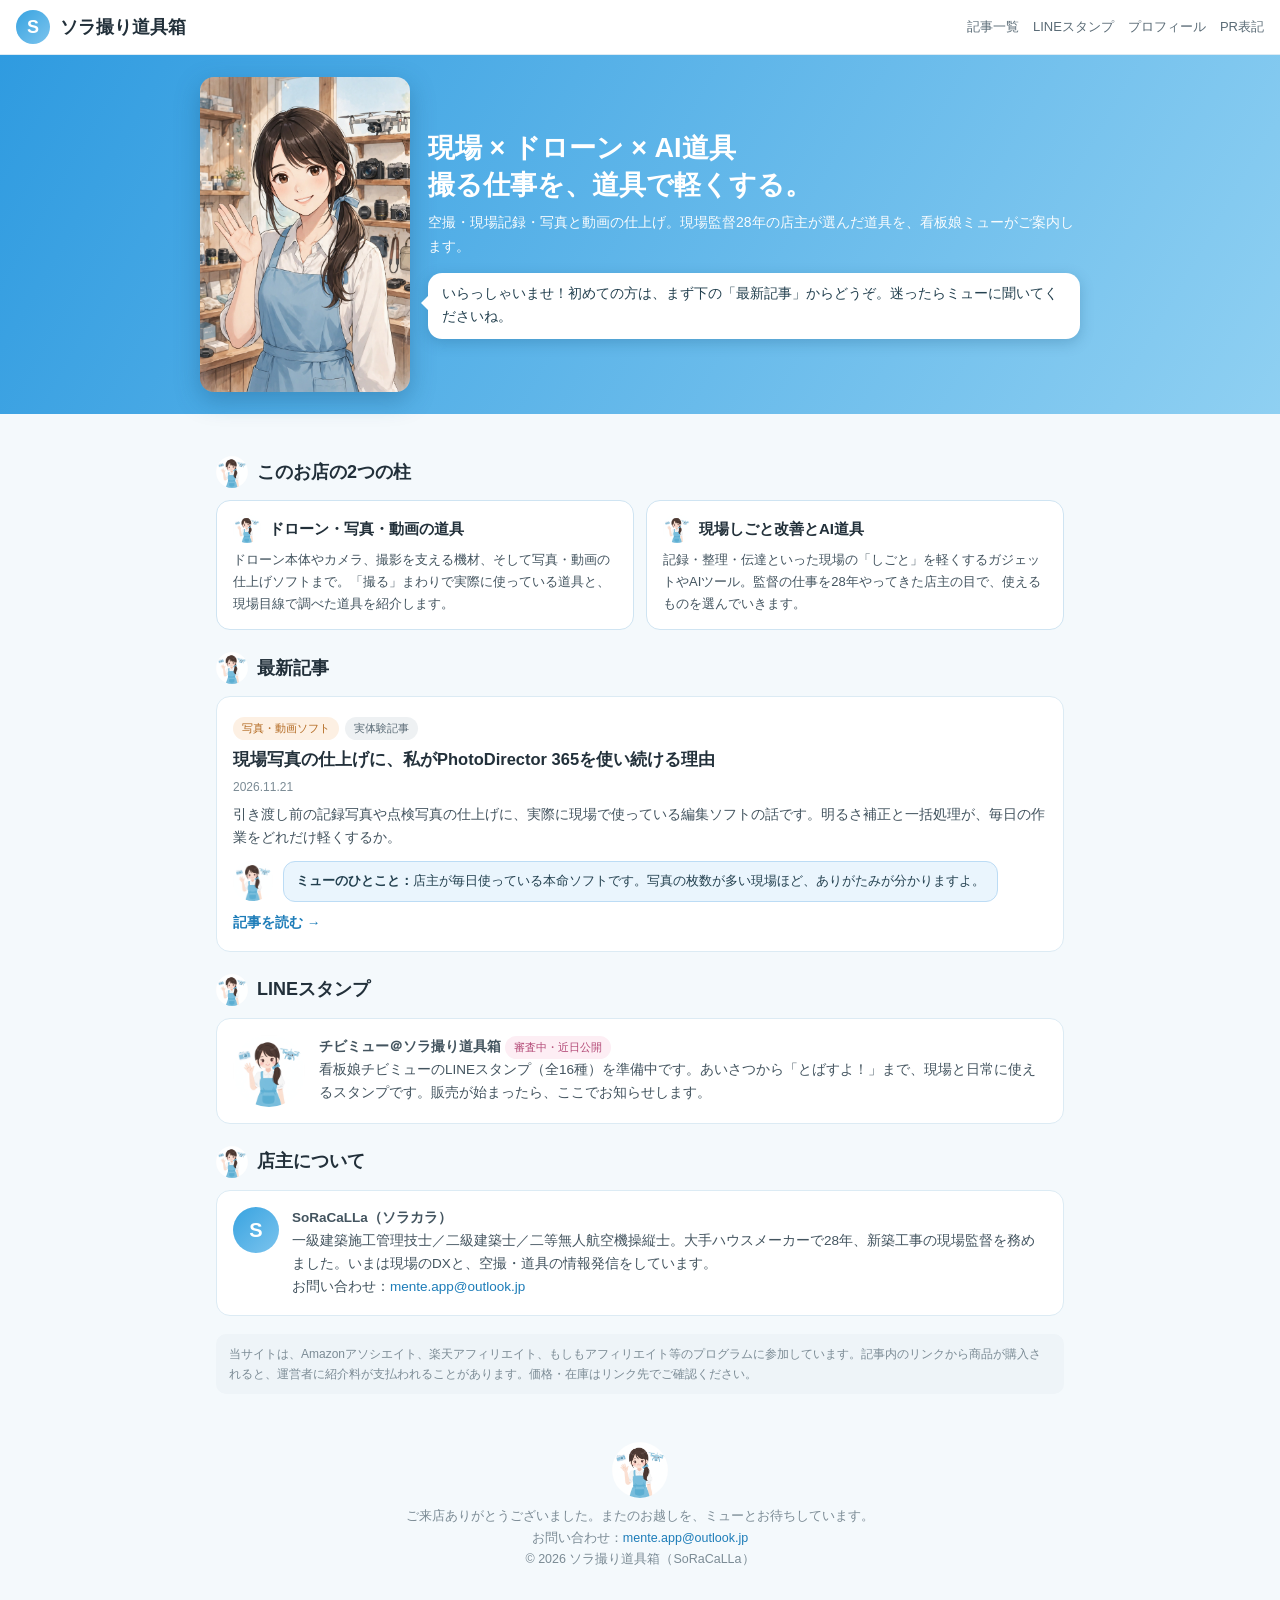
==== index.html @ a8b80a61 "Add files via upload" ====
<!DOCTYPE html>
<html lang="ja">
<head>
<meta charset="UTF-8">
<meta name="viewport" content="width=device-width, initial-scale=1.0">
<title>ソラ撮り道具箱｜現場×ドローン×AI道具</title>
<meta name="description" content="空撮・現場記録・写真と動画の仕上げ。現場監督28年の店主SoRaCaLLaが実際に使っている道具と、現場目線で調べた道具を紹介するお店です。">
<meta property="og:type" content="website">
<meta property="og:site_name" content="ソラ撮り道具箱">
<meta property="og:title" content="ソラ撮り道具箱｜現場×ドローン×AI道具">
<meta property="og:description" content="空撮・現場記録・写真と動画の仕上げ。現場監督28年の店主が選んだ道具を、看板娘ミューがご案内します。">
<meta property="og:url" content="https://soradoribako.com/">
<meta property="og:image" content="https://soradoribako.com/assets/hero_muse.webp">
<link rel="stylesheet" href="assets/style.css">
</head>
<body>

<header class="site-header">
<div class="logo-mark">S</div>
<div class="site-name"><a href="./">ソラ撮り道具箱</a></div>
<nav class="site-nav"><a href="#articles">記事一覧</a><a href="#stamps">LINEスタンプ</a><a href="#profile">プロフィール</a><a href="#pr">PR表記</a></nav>
</header>

<section class="hero">
<div class="hero-inner">
<img class="hero-img" src="assets/hero_muse.webp" alt="看板娘ミュー">
<div class="hero-text">
<h1>現場 × ドローン × AI道具<br>撮る仕事を、道具で軽くする。</h1>
<p>空撮・現場記録・写真と動画の仕上げ。現場監督28年の店主が選んだ道具を、看板娘ミューがご案内します。</p>
<div class="bubble">いらっしゃいませ！初めての方は、まず下の「最新記事」からどうぞ。迷ったらミューに聞いてくださいね。</div>
</div>
</div>
</section>

<main class="wrap">

<h2 class="sec"><img src="assets/mascot_muse.webp" alt="">このお店の2つの柱</h2>
<div class="pillars">
<div class="pillar">
<div class="pillar-head"><img src="assets/mascot_muse.webp" alt="">ドローン・写真・動画の道具</div>
<p>ドローン本体やカメラ、撮影を支える機材、そして写真・動画の仕上げソフトまで。「撮る」まわりで実際に使っている道具と、現場目線で調べた道具を紹介します。</p>
</div>
<div class="pillar">
<div class="pillar-head"><img src="assets/mascot_muse.webp" alt="">現場しごと改善とAI道具</div>
<p>記録・整理・伝達といった現場の「しごと」を軽くするガジェットやAIツール。監督の仕事を28年やってきた店主の目で、使えるものを選んでいきます。</p>
</div>
</div>

<h2 class="sec" id="articles"><img src="assets/mascot_muse.webp" alt="">最新記事</h2>

<article class="card">
<span class="chip chip-orange">写真・動画ソフト</span><span class="chip chip-gray">実体験記事</span>
<h3><a href="articles/photodirector-365.html">現場写真の仕上げに、私がPhotoDirector 365を使い続ける理由</a></h3>
<div class="meta">2026.11.21</div>
<p class="desc">引き渡し前の記録写真や点検写真の仕上げに、実際に現場で使っている編集ソフトの話です。明るさ補正と一括処理が、毎日の作業をどれだけ軽くするか。</p>
<div class="muse-talk">
<img src="assets/mascot_muse.webp" alt="ミュー">
<div class="talk"><b>ミューのひとこと：</b>店主が毎日使っている本命ソフトです。写真の枚数が多い現場ほど、ありがたみが分かりますよ。</div>
</div>
<a class="read-more" href="articles/photodirector-365.html">記事を読む →</a>
</article>

<h2 class="sec" id="stamps"><img src="assets/mascot_muse.webp" alt="">LINEスタンプ</h2>
<div class="card stamp-box">
<img src="assets/mascot_muse.webp" alt="チビミュー">
<div>
<p><b>チビミュー＠ソラ撮り道具箱</b> <span class="chip chip-pink">審査中・近日公開</span></p>
<p>看板娘チビミューのLINEスタンプ（全16種）を準備中です。あいさつから「とばすよ！」まで、現場と日常に使えるスタンプです。販売が始まったら、ここでお知らせします。</p>
</div>
</div>

<h2 class="sec" id="profile"><img src="assets/mascot_muse.webp" alt="">店主について</h2>
<div class="card profile">
<div class="avatar">S</div>
<div>
<p><b>SoRaCaLLa（ソラカラ）</b></p>
<p>一級建築施工管理技士／二級建築士／二等無人航空機操縦士。大手ハウスメーカーで28年、新築工事の現場監督を務めました。いまは現場のDXと、空撮・道具の情報発信をしています。</p>
<p>お問い合わせ：<a href="mailto:mente.app@outlook.jp">mente.app@outlook.jp</a></p>
</div>
</div>

<div class="pr-note" id="pr">当サイトは、Amazonアソシエイト、楽天アフィリエイト、もしもアフィリエイト等のプログラムに参加しています。記事内のリンクから商品が購入されると、運営者に紹介料が支払われることがあります。価格・在庫はリンク先でご確認ください。</div>

</main>

<footer>
<img src="assets/mascot_muse.webp" alt="ミュー">
ご来店ありがとうございました。またのお越しを、ミューとお待ちしています。<br>
お問い合わせ：<a href="mailto:mente.app@outlook.jp">mente.app@outlook.jp</a><br>
© 2026 ソラ撮り道具箱（SoRaCaLLa）
</footer>

</body>
</html>
---- assets/style.css ----
* { margin:0; padding:0; box-sizing:border-box; }
body { font-family:"Hiragino Kaku Gothic ProN","Hiragino Sans","Noto Sans JP",sans-serif; background:#f4f9fc; color:#22303a; line-height:1.7; }
a { color:#1c7cb8; text-decoration:none; }
a:hover { text-decoration:underline; }
.site-header { background:#fff; border-bottom:1px solid #dcebf4; padding:10px 16px; display:flex; align-items:center; gap:10px; position:sticky; top:0; z-index:10; }
.logo-mark { width:34px; height:34px; border-radius:50%; background:linear-gradient(135deg,#38a3e0,#7cc4ee); color:#fff; display:flex; align-items:center; justify-content:center; font-weight:700; font-size:18px; flex:none; }
.site-name { font-size:18px; font-weight:700; }
.site-name a { color:#22303a; }
.site-name a:hover { text-decoration:none; }
.site-nav { margin-left:auto; display:flex; gap:14px; font-size:13px; }
.site-nav a { color:#5a6b76; }
.hero { background:linear-gradient(120deg,#2f9be0,#8fd0f2); color:#fff; padding:22px 16px; }
.hero-inner { max-width:880px; margin:0 auto; display:flex; gap:18px; align-items:center; flex-wrap:wrap; }
.hero-img { width:210px; max-width:46vw; border-radius:14px; box-shadow:0 8px 24px rgba(20,80,120,.35); flex:none; }
.hero-text { flex:1; min-width:230px; }
.hero-text h1 { font-size:27px; line-height:1.35; margin-bottom:8px; }
.hero-text p { font-size:14px; opacity:.96; }
.bubble { background:#fff; color:#23404f; border-radius:14px; padding:10px 14px; font-size:13.5px; margin-top:14px; position:relative; box-shadow:0 4px 14px rgba(20,80,120,.25); }
.bubble::before { content:""; position:absolute; left:-7px; top:22px; border:8px solid transparent; border-right-color:#fff; border-left:0; }
.wrap { max-width:880px; margin:0 auto; padding:20px 16px 8px; }
h2.sec { font-size:18px; margin:22px 0 12px; display:flex; align-items:center; gap:9px; }
h2.sec img { width:32px; height:32px; border-radius:50%; object-fit:cover; object-position:top; }
.pillars { display:flex; gap:12px; flex-wrap:wrap; }
.pillar { flex:1; min-width:240px; background:#fff; border:1px solid #cfe4f2; border-radius:14px; padding:14px 16px; }
.pillar-head { display:flex; align-items:center; gap:8px; font-weight:700; font-size:15px; }
.pillar-head img { width:28px; height:28px; border-radius:50%; object-fit:cover; object-position:top; }
.pillar p { font-size:13px; color:#43545f; margin-top:6px; }
.card { background:#fff; border:1px solid #dcebf4; border-radius:14px; padding:16px; margin-bottom:14px; }
.chip { font-size:11px; border-radius:999px; padding:2px 9px; display:inline-block; margin-right:6px; }
.chip-blue { background:#e8f3fc; color:#2277b3; }
.chip-orange { background:#fdf0e3; color:#b36a22; }
.chip-gray { background:#eef1f3; color:#5a6b76; }
.chip-pink { background:#fdeef4; color:#b34a77; }
.card h3 { font-size:16.5px; margin:7px 0 5px; line-height:1.5; }
.card h3 a { color:#22303a; }
.card .meta { font-size:12px; color:#7b8b95; }
.card p.desc { font-size:13.5px; color:#43545f; margin-top:6px; }
.read-more { display:inline-block; margin-top:10px; font-size:13.5px; font-weight:600; }
.muse-talk { display:flex; gap:10px; align-items:flex-start; margin-top:12px; }
.muse-talk img { width:40px; height:40px; border-radius:50%; object-fit:cover; object-position:top; flex:none; }
.muse-talk .talk { background:#eaf5fd; border:1px solid #bcdcf5; border-radius:12px; padding:8px 12px; font-size:13px; color:#23404f; }
.stamp-box { display:flex; gap:14px; align-items:center; }
.stamp-box img { width:72px; height:72px; border-radius:50%; object-fit:cover; object-position:top; flex:none; }
.stamp-box p { font-size:13.5px; color:#43545f; }
.profile { display:flex; gap:13px; align-items:flex-start; }
.profile .avatar { width:46px; height:46px; border-radius:50%; background:linear-gradient(135deg,#38a3e0,#7cc4ee); color:#fff; display:flex; align-items:center; justify-content:center; font-weight:700; font-size:20px; flex:none; }
.profile p { font-size:13.5px; color:#43545f; }
.pr-note { font-size:12px; color:#7b8b95; background:#eef4f8; border-radius:10px; padding:10px 13px; margin:18px 0; }
footer { text-align:center; padding:22px 16px 30px; color:#7b8b95; font-size:12.5px; }
footer img { width:56px; height:56px; border-radius:50%; object-fit:cover; object-position:top; display:block; margin:0 auto 8px; }

/* Article pages */
.article-head { padding:26px 16px 4px; }
.article-head .wrap { padding-top:0; }
.article-title { font-size:24px; line-height:1.45; margin:8px 0 6px; }
.article-body { font-size:15px; }
.article-body h2 { font-size:18px; margin:24px 0 8px; padding-left:10px; border-left:4px solid #38a3e0; line-height:1.4; }
.article-body p { margin:8px 0; }
.article-body ul { margin:8px 0 8px 22px; }
.article-body li { margin:4px 0; }
.pr-box { font-size:12.5px; color:#5a6b76; background:#eef4f8; border:1px solid #dcebf4; border-radius:10px; padding:10px 13px; margin:14px 0 6px; }
.pr-box p { margin:2px 0; }
.kan-tan { border:1px solid #dcebf4; border-radius:14px; padding:14px; display:flex; gap:14px; background:#fff; margin:14px 0; }
.kan-tan .thumb { width:76px; height:76px; flex:none; border-radius:10px; background:linear-gradient(135deg,#4a6fa5,#8fb0d8); color:#fff; display:flex; align-items:center; justify-content:center; font-size:12px; font-weight:700; text-align:center; line-height:1.4; }
.kan-tan .pname { font-size:14.5px; font-weight:600; }
.kan-tan .price { font-size:13px; color:#5a6b76; margin:2px 0 9px; }
.btn { display:block; text-align:center; color:#fff; font-size:13px; border-radius:7px; padding:7px 0; margin-top:6px; }
.btn:hover { text-decoration:none; opacity:.9; }
.btn-rakuten { background:#bf0000; }
.btn-yahoo { background:#ff0033; }
.small-note { font-size:12px; color:#7b8b95; margin:8px 0; }
.back-link { display:inline-block; margin:20px 0 6px; font-size:13.5px; font-weight:600; }
@media (max-width:560px) {
  .hero-text h1 { font-size:22px; }
  .article-title { font-size:20px; }
  .site-nav { display:none; }
}
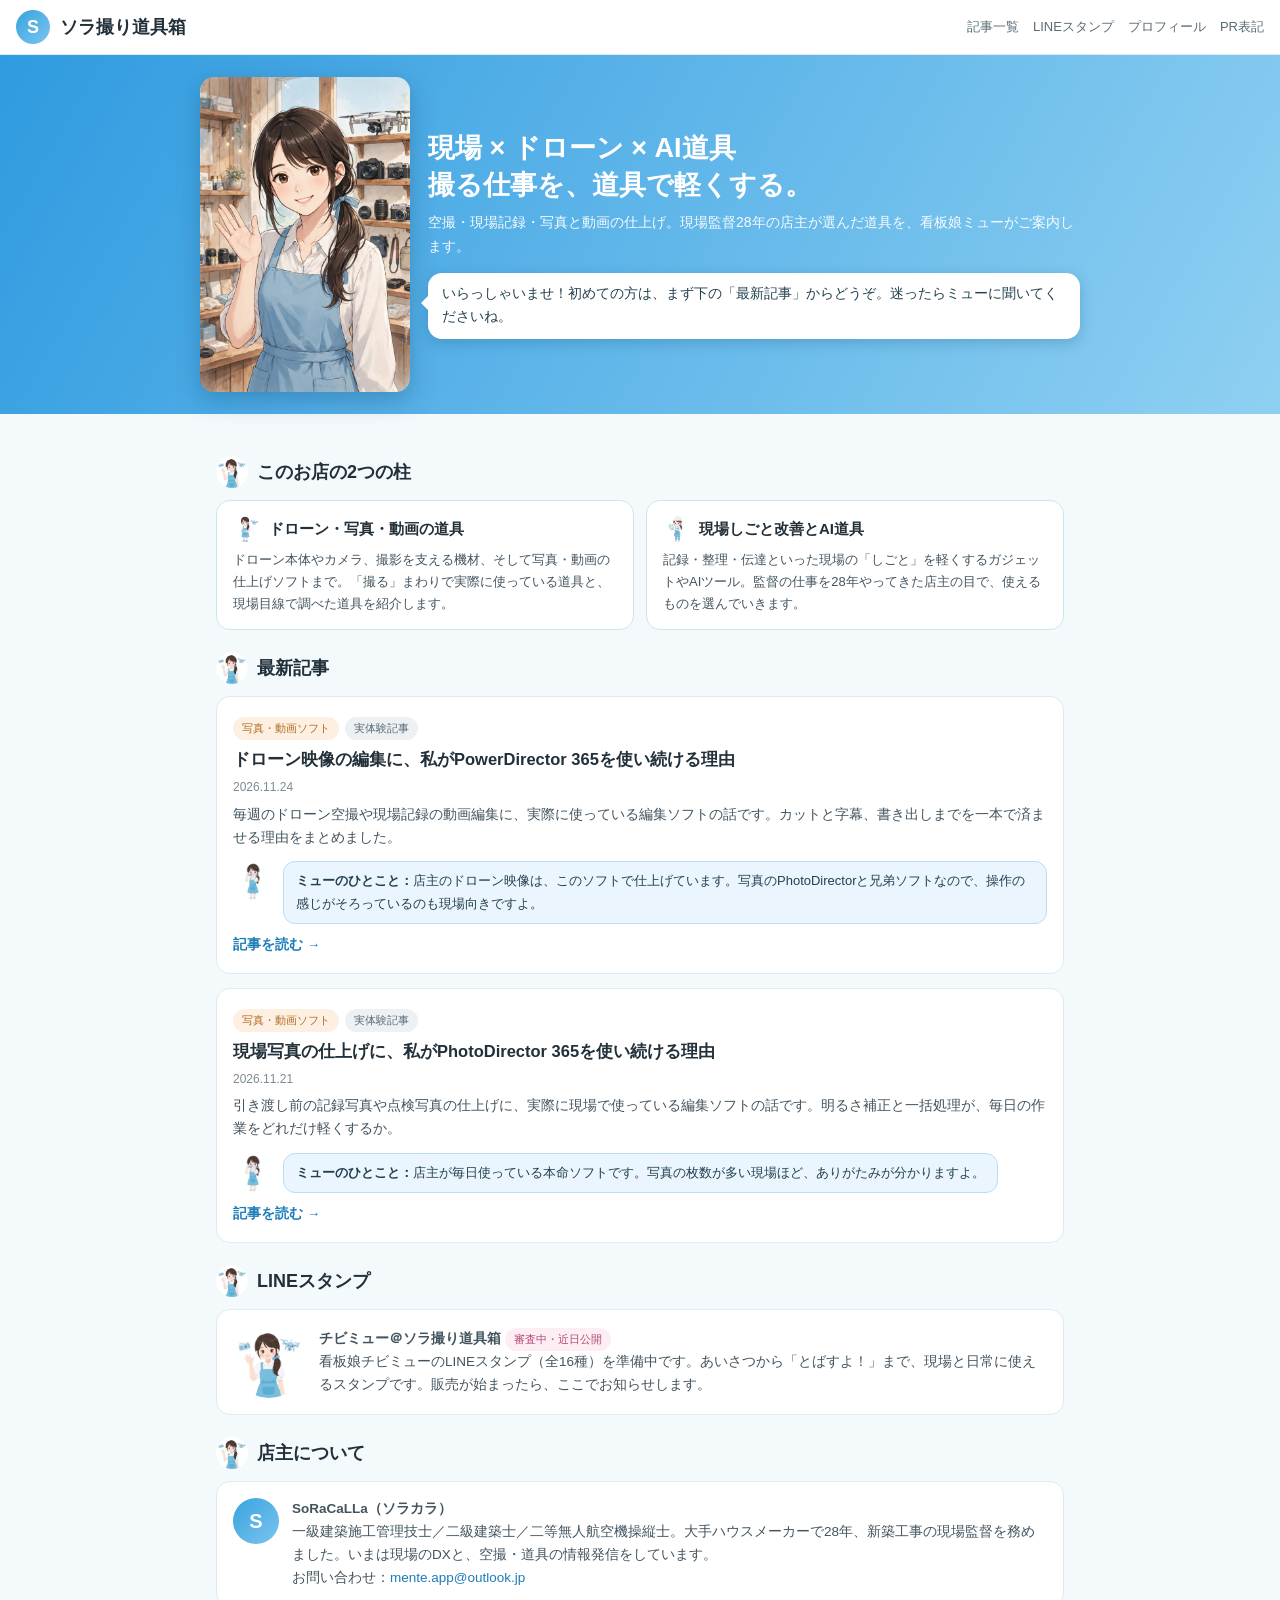
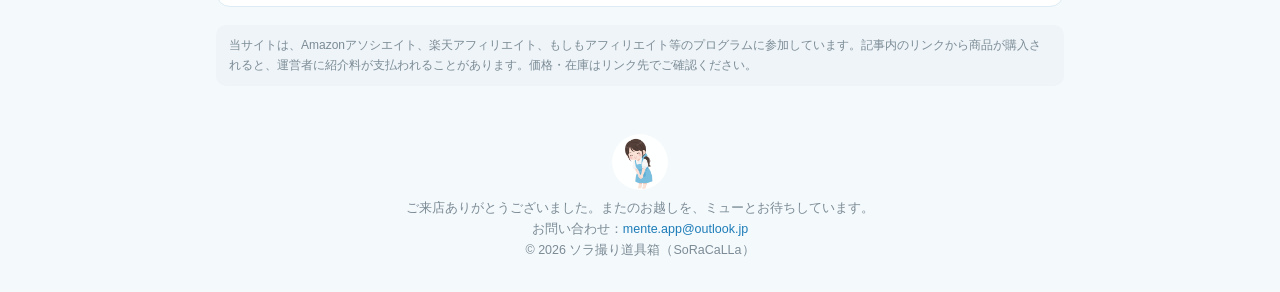
==== commit 2cbae321: "チビミューの配役変更とPowerDirector 365記事を公開" ====
--- a/index.html
+++ b/index.html
@@ -37,11 +37,11 @@
 <h2 class="sec"><img src="assets/mascot_muse.webp" alt="">このお店の2つの柱</h2>
 <div class="pillars">
 <div class="pillar">
-<div class="pillar-head"><img src="assets/mascot_muse.webp" alt="">ドローン・写真・動画の道具</div>
+<div class="pillar-head"><img src="assets/chibi_drone.webp" alt="">ドローン・写真・動画の道具</div>
 <p>ドローン本体やカメラ、撮影を支える機材、そして写真・動画の仕上げソフトまで。「撮る」まわりで実際に使っている道具と、現場目線で調べた道具を紹介します。</p>
 </div>
 <div class="pillar">
-<div class="pillar-head"><img src="assets/mascot_muse.webp" alt="">現場しごと改善とAI道具</div>
+<div class="pillar-head"><img src="assets/chibi_helmet.webp" alt="">現場しごと改善とAI道具</div>
 <p>記録・整理・伝達といった現場の「しごと」を軽くするガジェットやAIツール。監督の仕事を28年やってきた店主の目で、使えるものを選んでいきます。</p>
 </div>
 </div>
@@ -50,11 +50,23 @@
 
 <article class="card">
 <span class="chip chip-orange">写真・動画ソフト</span><span class="chip chip-gray">実体験記事</span>
+<h3><a href="articles/powerdirector-365.html">ドローン映像の編集に、私がPowerDirector 365を使い続ける理由</a></h3>
+<div class="meta">2026.11.24</div>
+<p class="desc">毎週のドローン空撮や現場記録の動画編集に、実際に使っている編集ソフトの話です。カットと字幕、書き出しまでを一本で済ませる理由をまとめました。</p>
+<div class="muse-talk">
+<img src="assets/chibi_camera.webp" alt="ミュー">
+<div class="talk"><b>ミューのひとこと：</b>店主のドローン映像は、このソフトで仕上げています。写真のPhotoDirectorと兄弟ソフトなので、操作の感じがそろっているのも現場向きですよ。</div>
+</div>
+<a class="read-more" href="articles/powerdirector-365.html">記事を読む →</a>
+</article>
+
+<article class="card">
+<span class="chip chip-orange">写真・動画ソフト</span><span class="chip chip-gray">実体験記事</span>
 <h3><a href="articles/photodirector-365.html">現場写真の仕上げに、私がPhotoDirector 365を使い続ける理由</a></h3>
 <div class="meta">2026.11.21</div>
 <p class="desc">引き渡し前の記録写真や点検写真の仕上げに、実際に現場で使っている編集ソフトの話です。明るさ補正と一括処理が、毎日の作業をどれだけ軽くするか。</p>
 <div class="muse-talk">
-<img src="assets/mascot_muse.webp" alt="ミュー">
+<img src="assets/chibi_camera.webp" alt="ミュー">
 <div class="talk"><b>ミューのひとこと：</b>店主が毎日使っている本命ソフトです。写真の枚数が多い現場ほど、ありがたみが分かりますよ。</div>
 </div>
 <a class="read-more" href="articles/photodirector-365.html">記事を読む →</a>
@@ -84,7 +96,7 @@
 </main>
 
 <footer>
-<img src="assets/mascot_muse.webp" alt="ミュー">
+<img src="assets/chibi_thanks.webp" alt="ミュー">
 ご来店ありがとうございました。またのお越しを、ミューとお待ちしています。<br>
 お問い合わせ：<a href="mailto:mente.app@outlook.jp">mente.app@outlook.jp</a><br>
 © 2026 ソラ撮り道具箱（SoRaCaLLa）
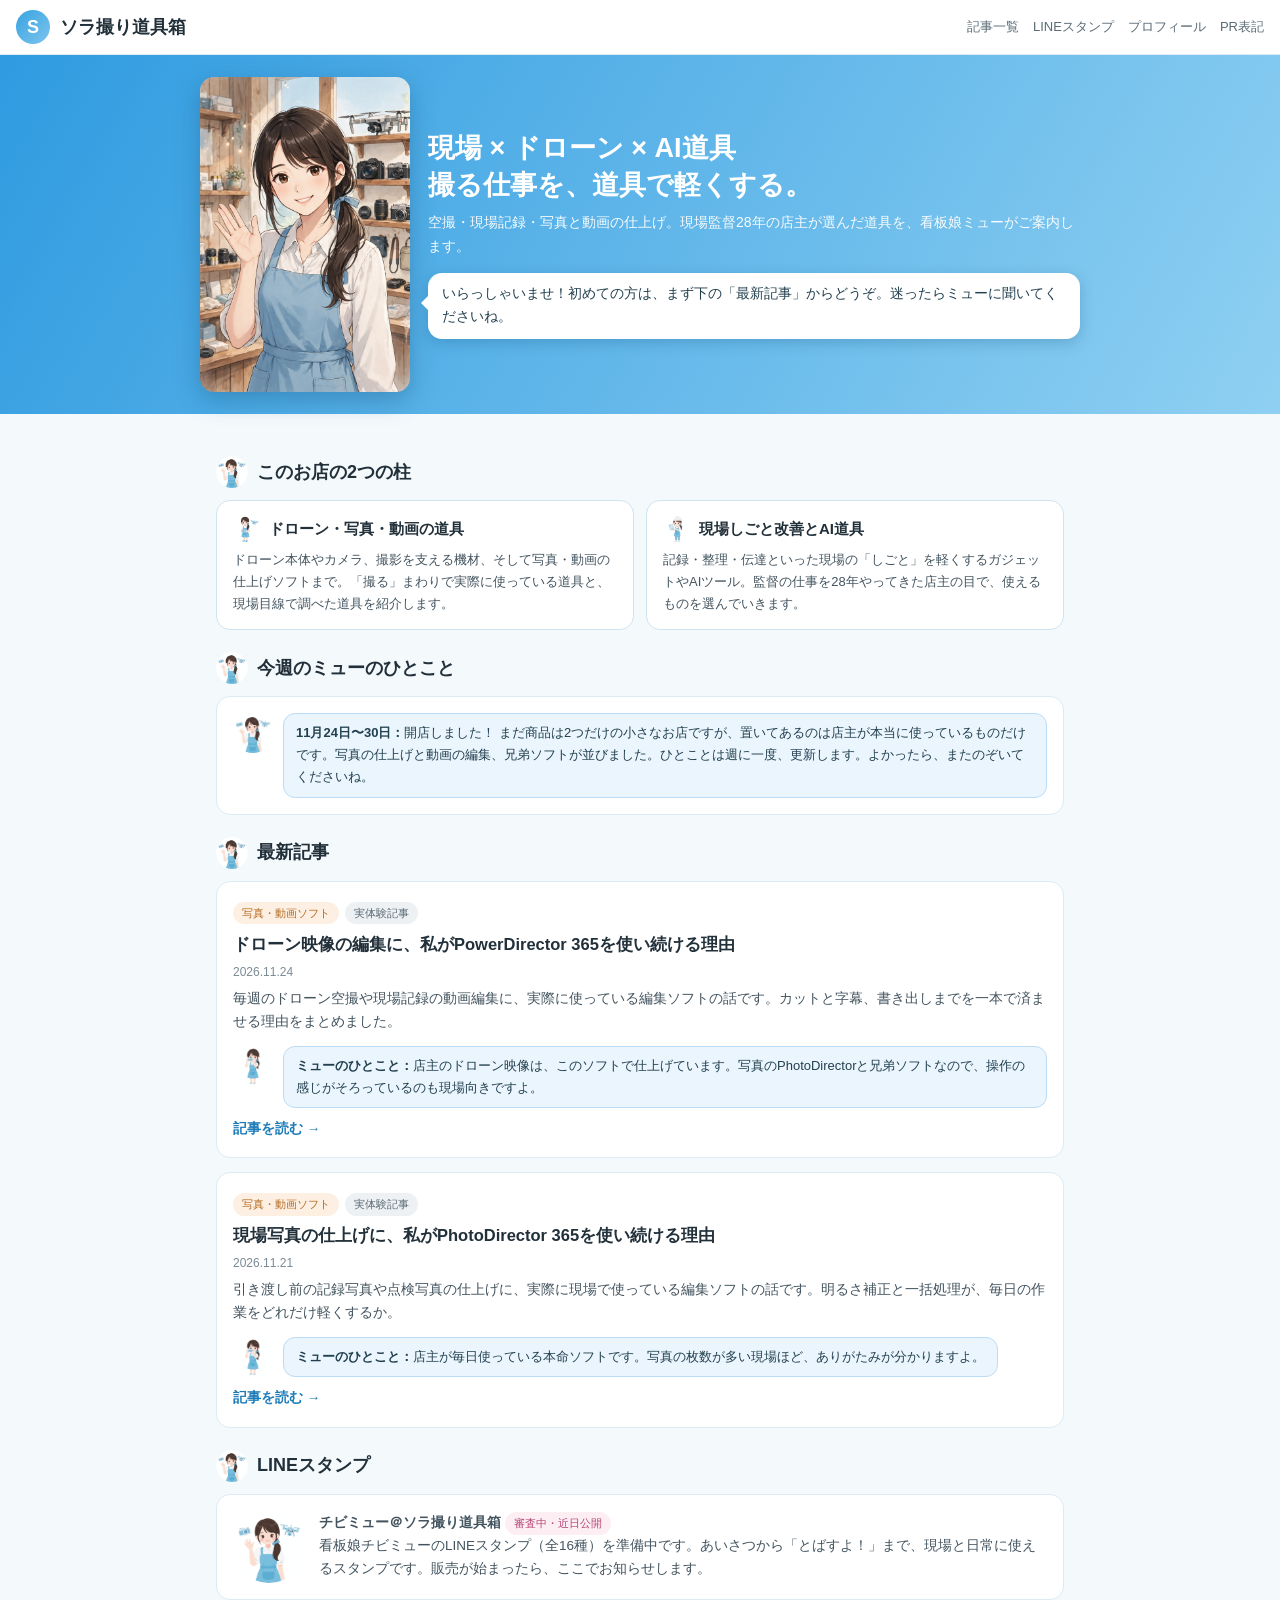
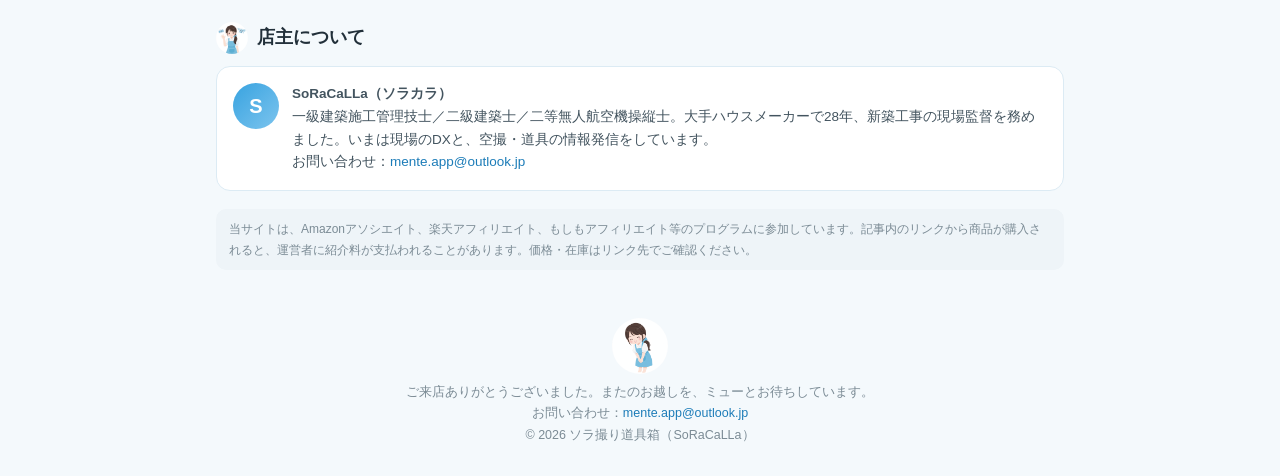
==== commit b45b7768: "今週のミューのひとことコーナーを追加" ====
--- a/index.html
+++ b/index.html
@@ -44,6 +44,12 @@
 <div class="pillar-head"><img src="assets/chibi_helmet.webp" alt="">現場しごと改善とAI道具</div>
 <p>記録・整理・伝達といった現場の「しごと」を軽くするガジェットやAIツール。監督の仕事を28年やってきた店主の目で、使えるものを選んでいきます。</p>
 </div>
+</div>
+
+<h2 class="sec"><img src="assets/mascot_muse.webp" alt="">今週のミューのひとこと</h2>
+<div class="card muse-talk">
+<img src="assets/mascot_muse.webp" alt="ミュー">
+<div class="talk"><b>11月24日〜30日：</b>開店しました！ まだ商品は2つだけの小さなお店ですが、置いてあるのは店主が本当に使っているものだけです。写真の仕上げと動画の編集、兄弟ソフトが並びました。ひとことは週に一度、更新します。よかったら、またのぞいてくださいね。</div>
 </div>
 
 <h2 class="sec" id="articles"><img src="assets/mascot_muse.webp" alt="">最新記事</h2>
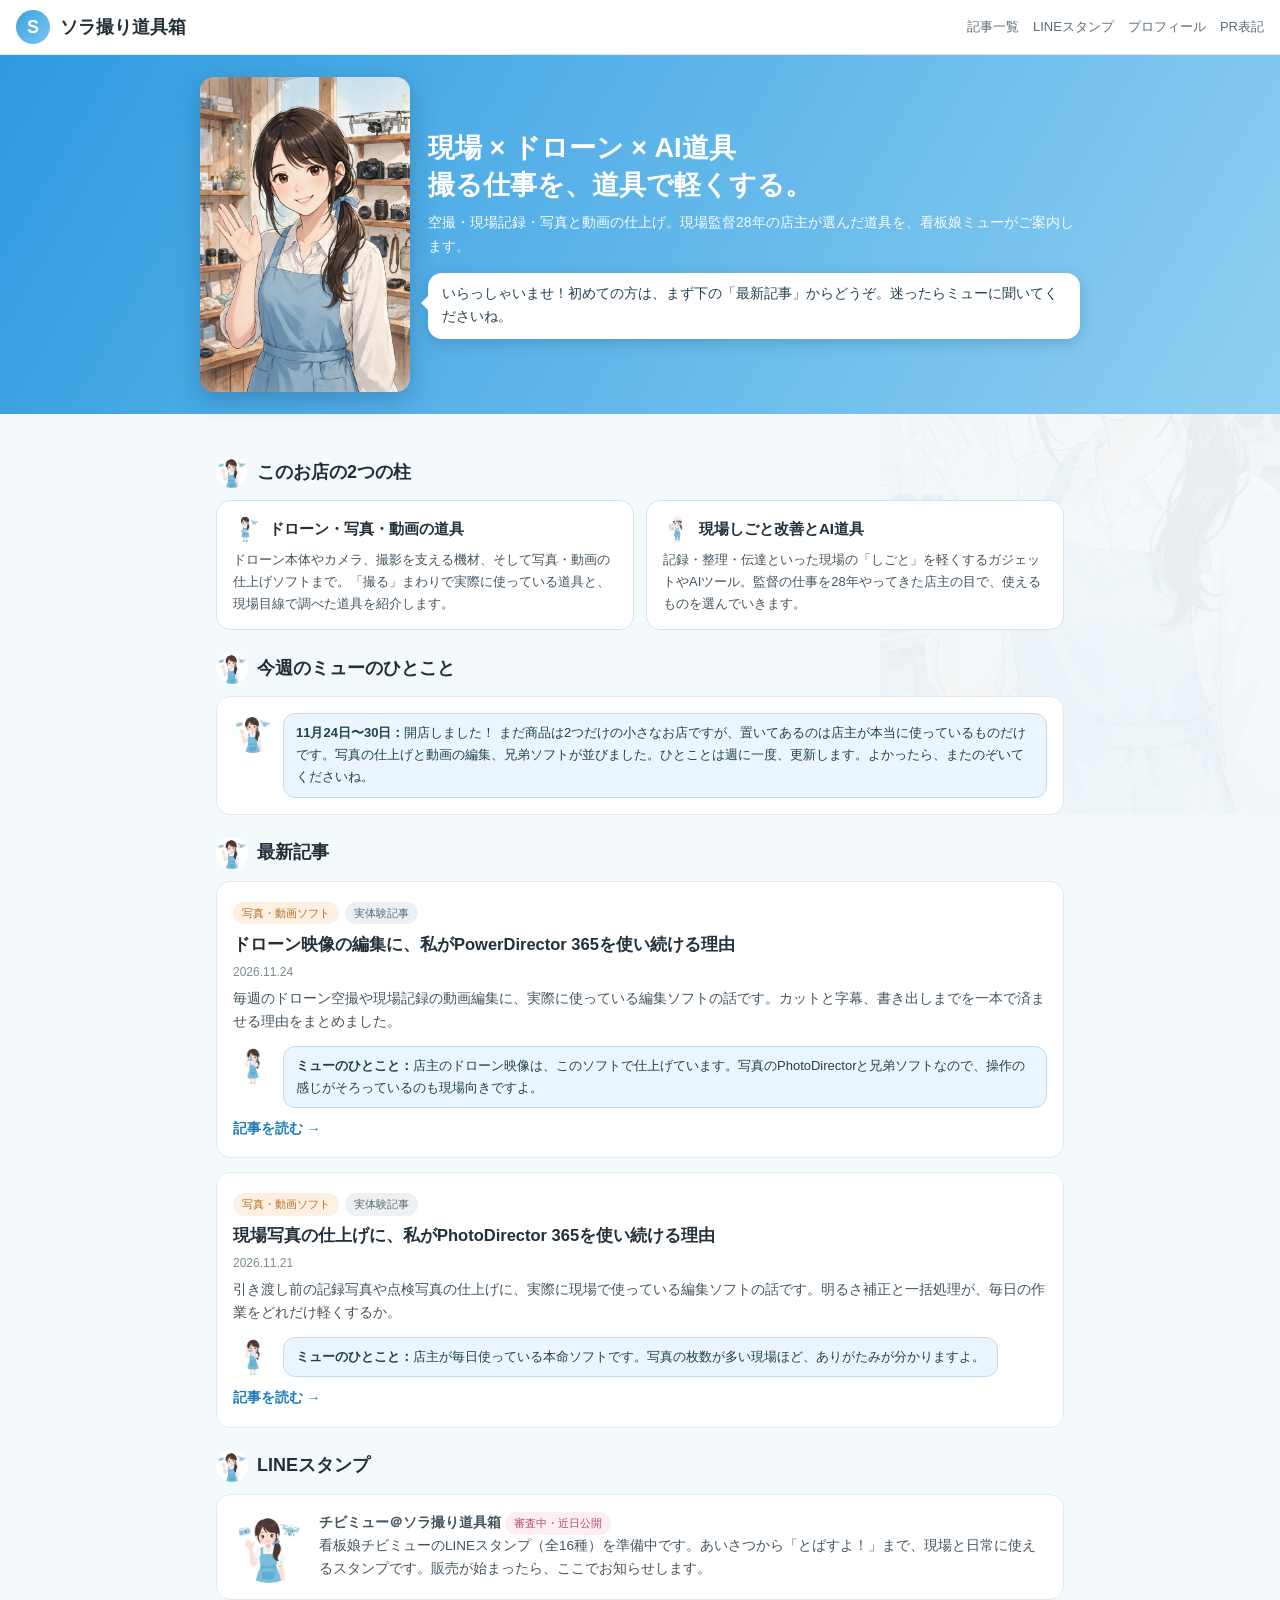
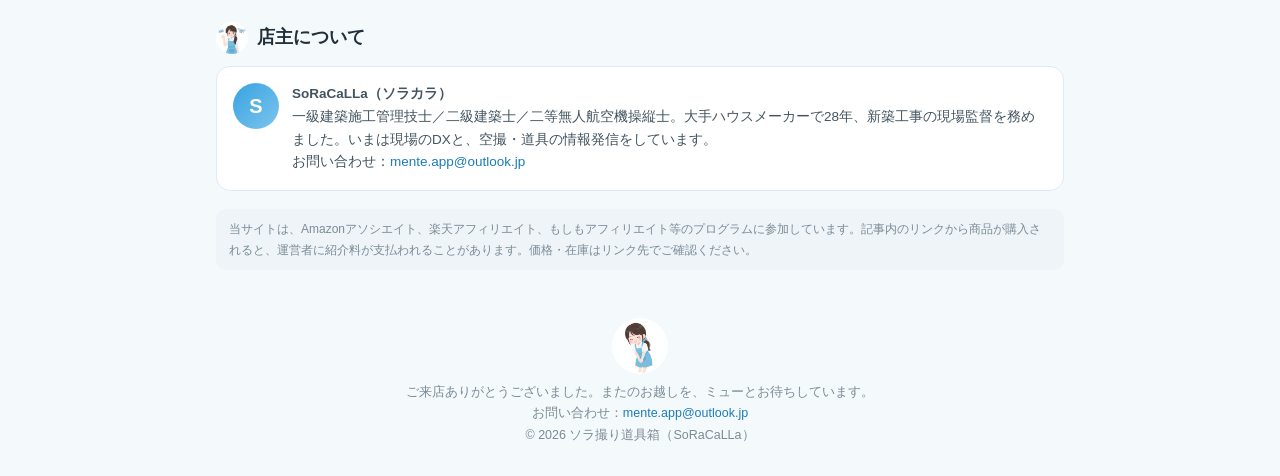
==== commit 2af87b3a: "背面レイヤーのパララックスとチビミューの浮遊アニメーションを追加" ====
--- a/index.html
+++ b/index.html
@@ -14,6 +14,7 @@
 <link rel="stylesheet" href="assets/style.css">
 </head>
 <body>
+<div class="bg-layer" aria-hidden="true"></div>
 
 <header class="site-header">
 <div class="logo-mark">S</div>
@@ -108,5 +109,11 @@
 © 2026 ソラ撮り道具箱（SoRaCaLLa）
 </footer>
 
+<script>
+(function(){var l=document.querySelector('.bg-layer');if(!l)return;
+if(window.matchMedia('(prefers-reduced-motion: reduce)').matches)return;
+var t=false;function u(){var y=window.scrollY||0;l.style.transform='translate3d(0,'+(y*0.12)+'px,0)';t=false;}
+window.addEventListener('scroll',function(){if(!t){t=true;requestAnimationFrame(u);}},{passive:true});u();})();
+</script>
 </body>
 </html>
--- a/assets/style.css
+++ b/assets/style.css
@@ -75,3 +75,21 @@
   .article-title { font-size:20px; }
   .site-nav { display:none; }
 }
+
+/* Back layer (parallax watermark) */
+.bg-layer { position:fixed; inset:0; z-index:-1; pointer-events:none;
+  background-image:url("hero_muse.webp"), radial-gradient(#d7ecfa 1.6px, transparent 1.7px);
+  background-repeat:no-repeat, repeat;
+  background-position:right -70px top 110px, 0 0;
+  background-size:470px, 26px 26px;
+  opacity:.055; will-change:transform; }
+
+/* Gentle floating motion for chibi Muse */
+@keyframes floaty { from { transform:translateY(0); } to { transform:translateY(-4px); } }
+h2.sec img, .pillar-head img, .muse-talk img, footer img, .stamp-box img { animation:floaty 2.8s ease-in-out infinite alternate; }
+.pillar:nth-child(2) .pillar-head img { animation-delay:.7s; }
+.muse-talk img { animation-delay:.4s; }
+footer img { animation-delay:1.1s; }
+@media (prefers-reduced-motion: reduce) {
+  h2.sec img, .pillar-head img, .muse-talk img, footer img, .stamp-box img { animation:none; }
+}
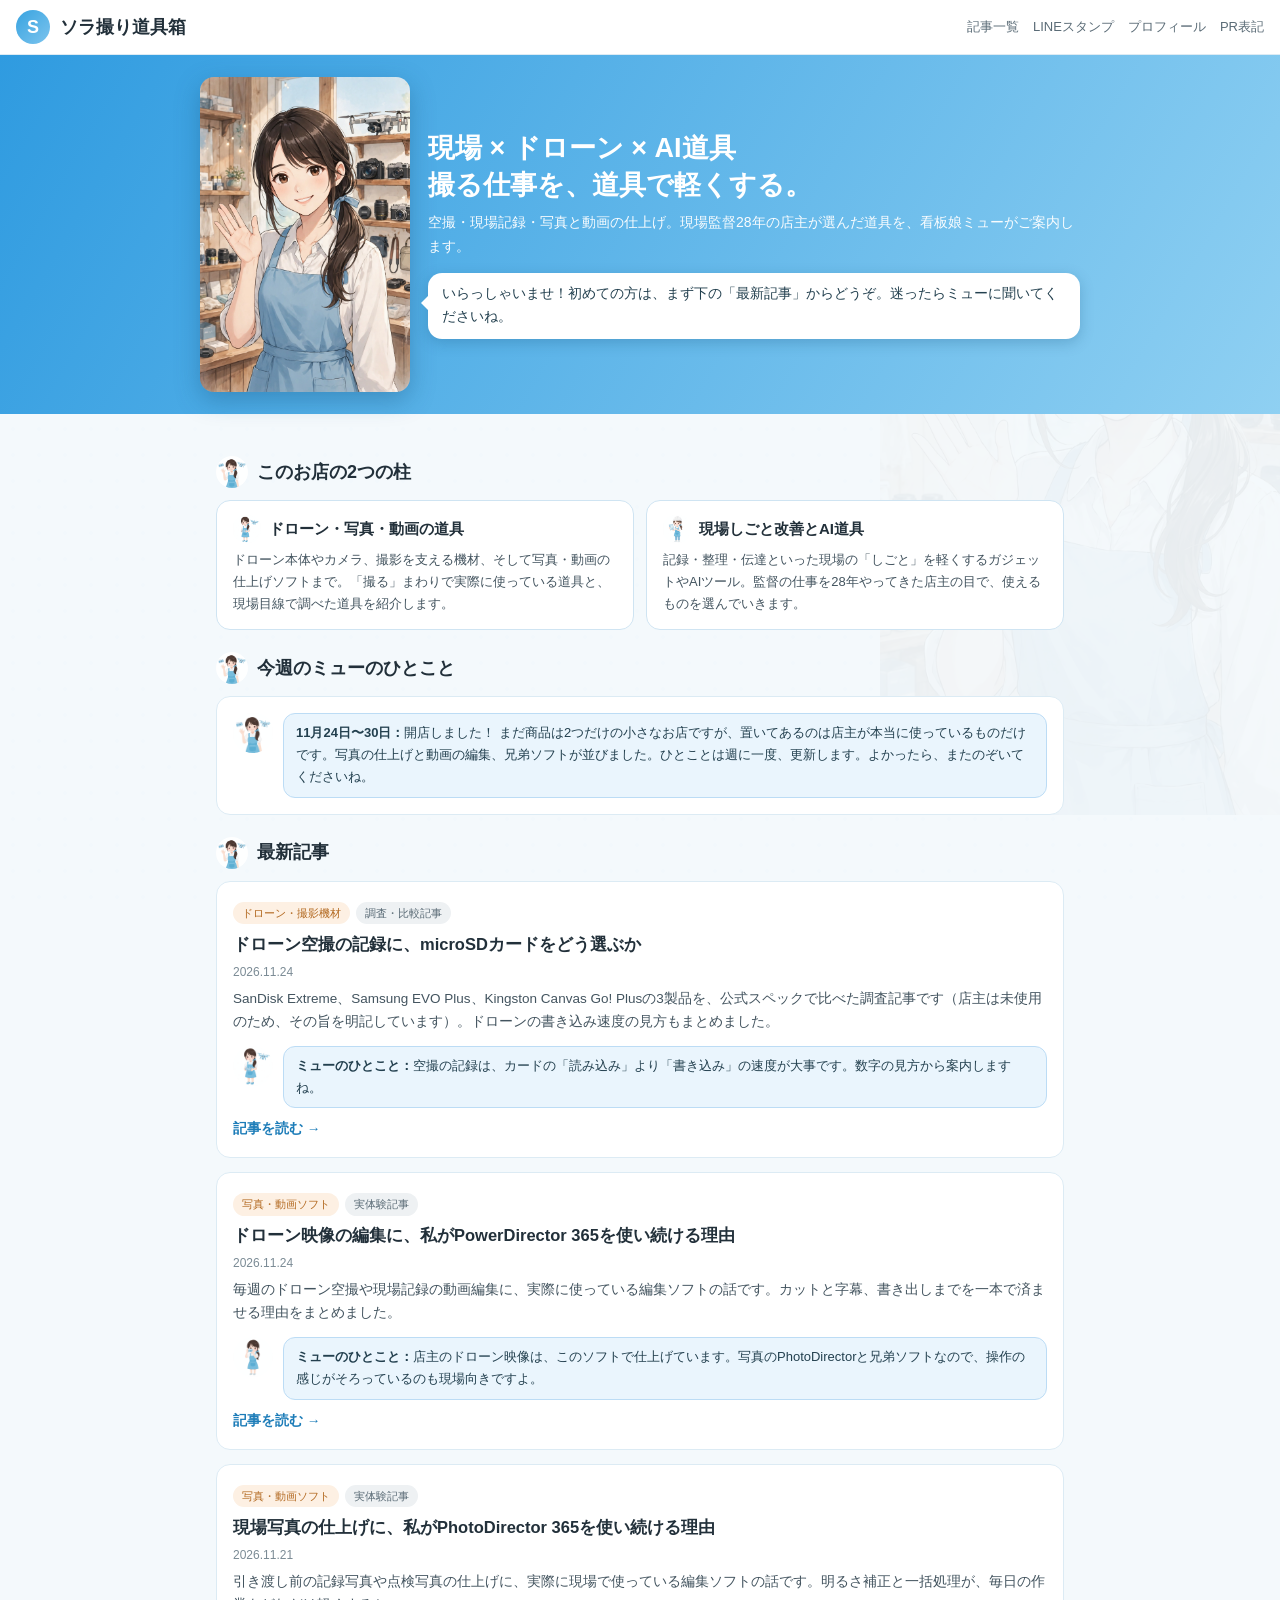
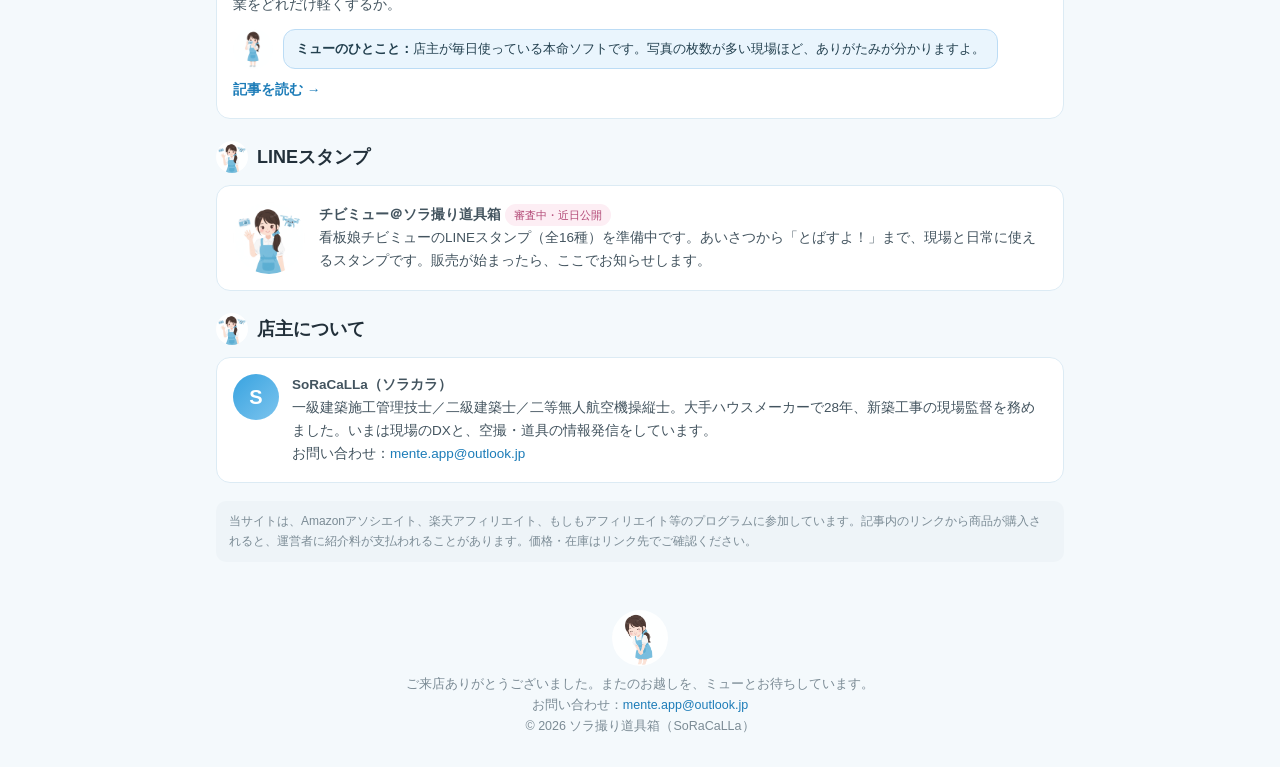
==== commit f2589f75: "microSDカード比較記事を公開" ====
--- a/index.html
+++ b/index.html
@@ -54,6 +54,18 @@
 </div>
 
 <h2 class="sec" id="articles"><img src="assets/mascot_muse.webp" alt="">最新記事</h2>
+
+<article class="card">
+<span class="chip chip-orange">ドローン・撮影機材</span><span class="chip chip-gray">調査・比較記事</span>
+<h3><a href="articles/microsd-drone.html">ドローン空撮の記録に、microSDカードをどう選ぶか</a></h3>
+<div class="meta">2026.11.24</div>
+<p class="desc">SanDisk Extreme、Samsung EVO Plus、Kingston Canvas Go! Plusの3製品を、公式スペックで比べた調査記事です（店主は未使用のため、その旨を明記しています）。ドローンの書き込み速度の見方もまとめました。</p>
+<div class="muse-talk">
+<img src="assets/chibi_drone.webp" alt="ミュー">
+<div class="talk"><b>ミューのひとこと：</b>空撮の記録は、カードの「読み込み」より「書き込み」の速度が大事です。数字の見方から案内しますね。</div>
+</div>
+<a class="read-more" href="articles/microsd-drone.html">記事を読む →</a>
+</article>
 
 <article class="card">
 <span class="chip chip-orange">写真・動画ソフト</span><span class="chip chip-gray">実体験記事</span>
--- a/assets/style.css
+++ b/assets/style.css
@@ -85,8 +85,8 @@
   opacity:.055; will-change:transform; }
 
 /* Gentle floating motion for chibi Muse */
-@keyframes floaty { from { transform:translateY(0); } to { transform:translateY(-4px); } }
-h2.sec img, .pillar-head img, .muse-talk img, footer img, .stamp-box img { animation:floaty 2.8s ease-in-out infinite alternate; }
+@keyframes floaty { from { transform:translateY(0) rotate(-1.4deg); } to { transform:translateY(-7px) rotate(1.4deg); } }
+h2.sec img, .pillar-head img, .muse-talk img, footer img, .stamp-box img { animation:floaty 2.4s ease-in-out infinite alternate; }
 .pillar:nth-child(2) .pillar-head img { animation-delay:.7s; }
 .muse-talk img { animation-delay:.4s; }
 footer img { animation-delay:1.1s; }
